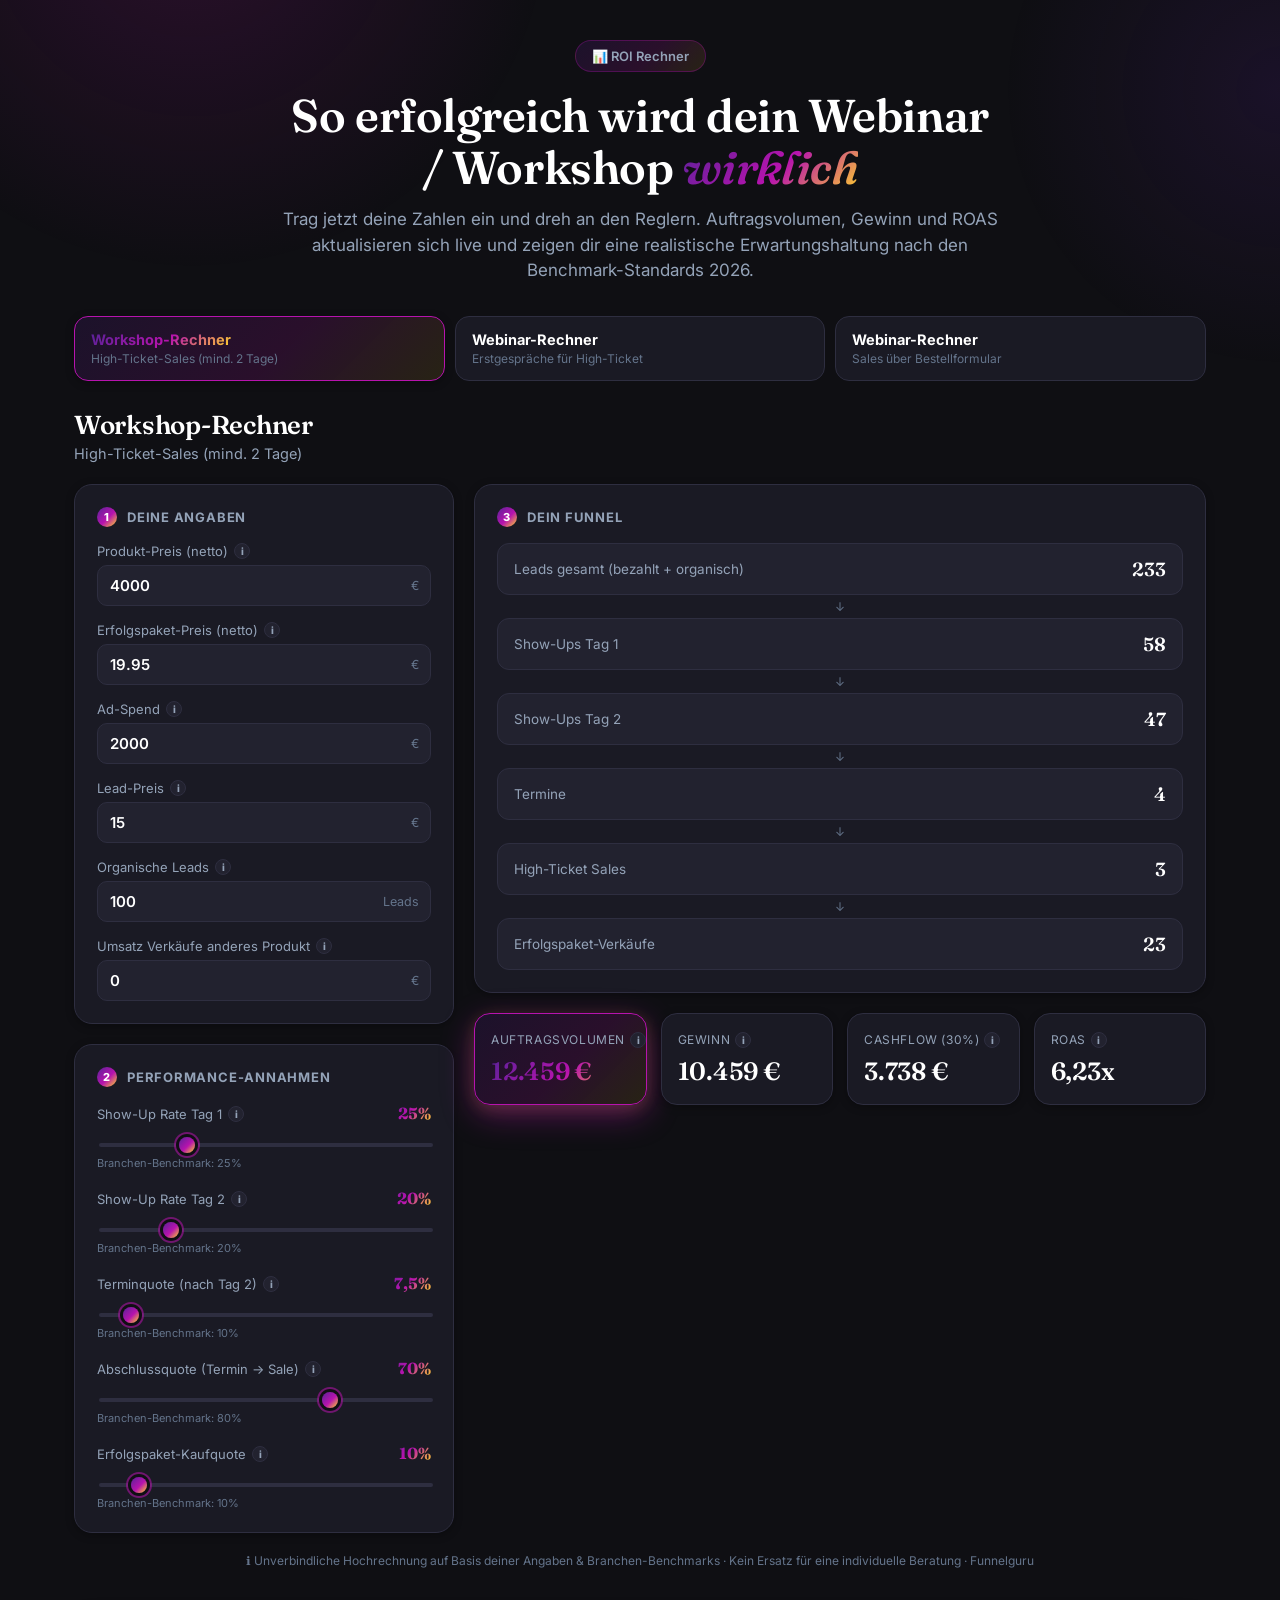
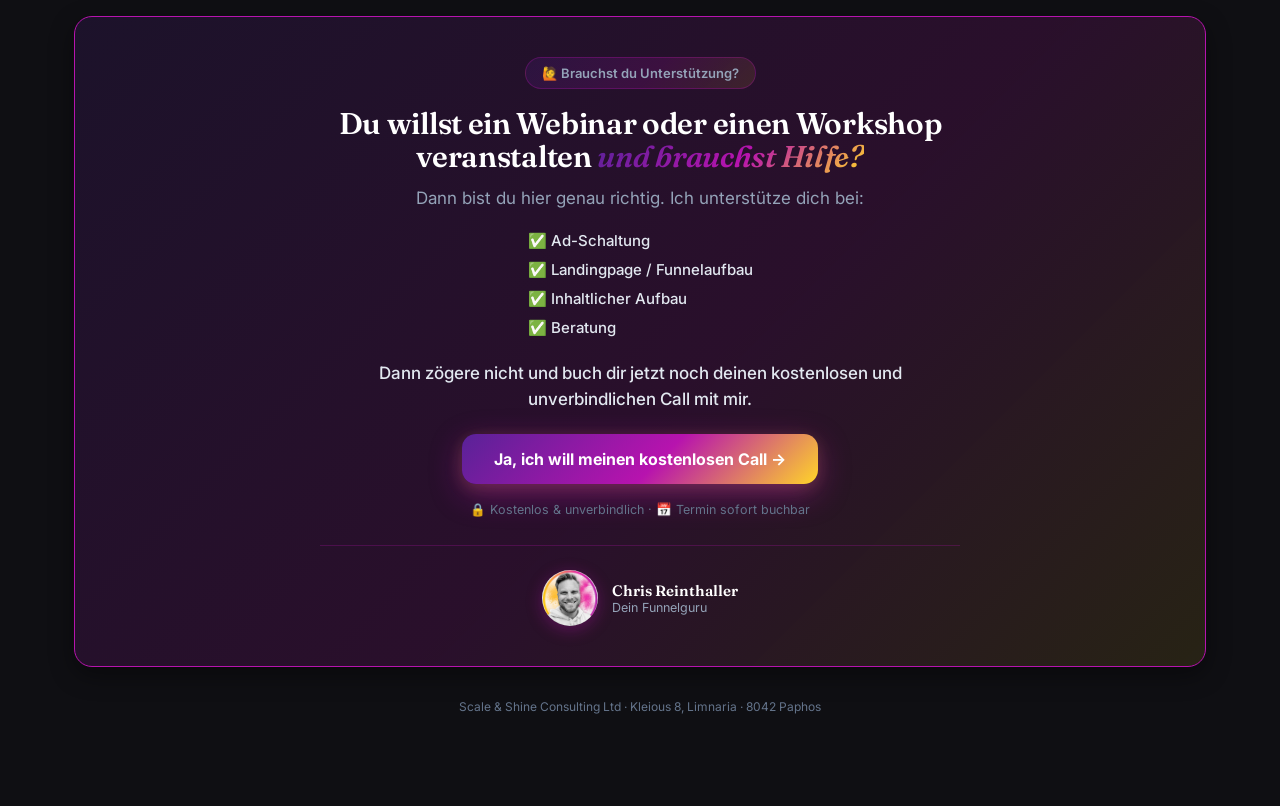
==== index.html @ 77c4984e "Signature-Text anpassen, Disclaimer direkt unter Rechner, Impressum-Zeile im Footer" ====
<!DOCTYPE html>
<html lang="de">
<head>
<meta charset="UTF-8">
<meta name="viewport" content="width=device-width, initial-scale=1.0">
<title>ROI-Rechner – Funnelguru</title>
<meta name="description" content="Zeig live, was dein Funnel unterm Strich bringt: Workshop- und Webinar-Rechner im Funnelguru-Design.">
<link rel="preconnect" href="https://fonts.googleapis.com">
<link rel="preconnect" href="https://fonts.gstatic.com" crossorigin>
<link href="https://fonts.googleapis.com/css2?family=Inter:wght@400;500;600;700;800&family=Fraunces:ital,wght@0,500;0,600;0,700;0,800;1,600;1,700&display=swap" rel="stylesheet">
<link rel="stylesheet" href="style.css">
</head>
<body>

<div class="fg-bg-glow"></div>

<div class="fg-wrap">

  <header class="fg-header">
    <div class="fg-pre-pill">📊 ROI Rechner</div>
    <h1 class="fg">So erfolgreich wird dein Webinar / Workshop <em>wirklich</em></h1>
    <p class="fg-lede">Trag jetzt deine Zahlen ein und dreh an den Reglern. Auftragsvolumen, Gewinn und ROAS aktualisieren sich live und zeigen dir eine realistische Erwartungshaltung nach den Benchmark-Standards 2026.</p>
  </header>

  <nav class="fg-tabs" id="tabs">
    <button class="fg-tab active" data-calc="workshop">
      <span class="fg-tab-title">Workshop-Rechner</span>
      <span class="fg-tab-desc">High-Ticket-Sales (mind. 2 Tage)</span>
    </button>
    <button class="fg-tab" data-calc="webinarTermine">
      <span class="fg-tab-title">Webinar-Rechner</span>
      <span class="fg-tab-desc">Erstgespräche für High-Ticket</span>
    </button>
    <button class="fg-tab" data-calc="webinarBestellformular">
      <span class="fg-tab-title">Webinar-Rechner</span>
      <span class="fg-tab-desc">Sales über Bestellformular</span>
    </button>
  </nav>

  <main id="app"></main>

  <p class="fg-disclaimer">ℹ️ Unverbindliche Hochrechnung auf Basis deiner Angaben &amp; Branchen-Benchmarks · Kein Ersatz für eine individuelle Beratung · Funnelguru</p>

  <section class="fg-cta-block">
    <div class="fg-cta-inner">
      <div class="fg-pre-pill">🙋 Brauchst du Unterstützung?</div>
      <h2 class="fg">Du willst ein Webinar oder einen Workshop veranstalten <em>und brauchst Hilfe?</em></h2>
      <p class="fg-lede">Dann bist du hier genau richtig. Ich unterstütze dich bei:</p>
      <ul class="fg-checks">
        <li>✅ Ad-Schaltung</li>
        <li>✅ Landingpage / Funnelaufbau</li>
        <li>✅ Inhaltlicher Aufbau</li>
        <li>✅ Beratung</li>
      </ul>
      <p class="fg-lede fg-cta-lede">Dann zögere nicht und buch dir jetzt noch deinen kostenlosen und unverbindlichen Call mit mir.</p>
      <a class="fg-cta" href="https://calendly.com/funnelguru/kostenloses-vorgesprach" target="_blank" rel="noopener">Ja, ich will meinen kostenlosen Call →</a>
      <p class="fg-reassure">🔒 Kostenlos &amp; unverbindlich · 📅 Termin sofort buchbar</p>
      <div class="fg-signature">
        <img src="assets/chris-reinthaller.webp" alt="Chris Reinthaller" class="fg-signature-avatar">
        <div class="fg-signature-text">
          <div class="fg-signature-name">Chris Reinthaller</div>
          <div class="fg-signature-role">Dein Funnelguru</div>
        </div>
      </div>
    </div>
  </section>

  <footer class="fg-footer">
    <p>Scale &amp; Shine Consulting Ltd · Kleious 8, Limnaria · 8042 Paphos</p>
  </footer>

</div>

<script src="script.js"></script>
</body>
</html>
---- style.css ----
/* Funnelguru Style & Branding Guide — tokens (colors_and_type.css equivalent) */
:root {
  /* surfaces */
  --fg-bg: #0f0f13;
  --fg-card: #1a1a24;
  --fg-card-2: #22222f;
  --fg-border: #2e2e40;

  /* magenta */
  --fg-magenta-500: #B713AE;
  --fg-magenta-400: #D048C1;
  --fg-magenta-600: #990E92;
  --fg-magenta-700: #760A70;

  /* yellow */
  --fg-yellow-500: #FFD529;
  --fg-yellow-400: #FFDA38;
  --fg-yellow-600: #E6BC13;
  --fg-yellow-700: #B4940A;

  /* deep purple */
  --fg-purple-500: #592298;
  --fg-purple-400: #7747BE;
  --fg-purple-600: #471A7A;
  --fg-purple-700: #322849;

  /* text on dark */
  --fg-text-strong: #ffffff;
  --fg-text: #e2e8f0;
  --fg-text-muted: #94a3b8;
  --fg-text-faint: #64748b;

  /* functional */
  --fg-good: #10b981;
  --fg-warn: #f59e0b;
  --fg-danger: #ef4444;
  --fg-info: #3b82f6;

  /* the one gradient, 135°, three stops */
  --fg-gradient: linear-gradient(135deg, #592298 0%, #B713AE 55%, #FFD529 100%);
  --fg-gradient-soft: linear-gradient(135deg, rgba(89,34,152,.18) 0%, rgba(183,19,174,.16) 55%, rgba(255,213,41,.10) 100%);
  --fg-gradient-spotlight: radial-gradient(600px circle at 15% -10%, rgba(183,19,174,.16), transparent 60%), radial-gradient(500px circle at 100% 10%, rgba(89,34,152,.16), transparent 55%);

  /* radii */
  --fg-r-xs: 6px;
  --fg-r-sm: 10px;
  --fg-r-md: 12px;
  --fg-r-lg: 14px;
  --fg-r-xl: 16px;
  --fg-r-2xl: 18px;
  --fg-r-pill: 999px;

  /* shadows & glows */
  --fg-shadow-sm: 0 2px 8px rgba(0,0,0,.30);
  --fg-shadow-md: 0 8px 24px rgba(0,0,0,.40);
  --fg-shadow-lg: 0 20px 50px rgba(0,0,0,.50);
  --fg-glow-cta: 0 10px 32px rgba(183,19,174,.40), 0 4px 16px rgba(255,213,41,.18);
  --fg-glow-ring: 0 0 0 3px var(--fg-bg), 0 0 0 5px rgba(183,19,174,.55);

  /* type */
  --fg-font-ui: 'Inter', system-ui, sans-serif;
  --fg-font-display: 'Fraunces', Georgia, serif;
}

* { box-sizing: border-box; }

html, body {
  margin: 0;
  padding: 0;
  background: var(--fg-bg);
  color: var(--fg-text);
  font-family: var(--fg-font-ui);
  -webkit-font-smoothing: antialiased;
}

body {
  min-height: 100vh;
  position: relative;
  overflow-x: hidden;
}

.fg-bg-glow {
  position: fixed;
  inset: 0;
  z-index: 0;
  pointer-events: none;
  background: var(--fg-gradient-spotlight);
}

.fg-wrap {
  position: relative;
  z-index: 1;
  max-width: 1180px;
  margin: 0 auto;
  padding: 40px 24px 80px;
}

/* ---------- header ---------- */

.fg-header {
  text-align: center;
  max-width: 720px;
  margin: 0 auto 32px;
}

.fg-pre-pill {
  display: inline-flex;
  align-items: center;
  gap: 6px;
  font-size: 13px;
  font-weight: 600;
  color: var(--fg-text-muted);
  background: var(--fg-gradient-soft);
  border: 1px solid rgba(183,19,174,.30);
  border-radius: var(--fg-r-pill);
  padding: 7px 16px;
  margin-bottom: 18px;
}

h1.fg, h2.fg {
  font-family: var(--fg-font-display);
  font-weight: 600;
  font-size: clamp(30px, 5vw, 46px);
  line-height: 1.12;
  letter-spacing: -0.01em;
  color: var(--fg-text-strong);
  margin: 0 0 14px;
}

h1.fg em, h2.fg em {
  font-style: italic;
  font-weight: 600;
  background: var(--fg-gradient);
  -webkit-background-clip: text;
  background-clip: text;
  color: transparent;
}

.fg-lede {
  font-size: 17px;
  line-height: 1.5;
  color: var(--fg-text-muted);
  margin: 0;
}

/* ---------- tabs ---------- */

.fg-tabs {
  display: grid;
  grid-template-columns: repeat(3, 1fr);
  gap: 10px;
  margin: 0 0 28px;
}

.fg-tab {
  cursor: pointer;
  background: var(--fg-card);
  border: 1px solid var(--fg-border);
  border-radius: var(--fg-r-lg);
  padding: 14px 16px;
  text-align: left;
  color: var(--fg-text-muted);
  font-family: var(--fg-font-ui);
  transition: border-color .15s ease, transform .1s ease, box-shadow .15s ease;
  display: flex;
  flex-direction: column;
  gap: 3px;
}

.fg-tab:hover {
  transform: translateY(-1px);
  border-color: rgba(183,19,174,.45);
}

.fg-tab.active {
  background: var(--fg-gradient-soft);
  border-color: var(--fg-magenta-500);
  box-shadow: var(--fg-shadow-sm);
}

.fg-tab-title {
  font-weight: 700;
  font-size: 14.5px;
  color: var(--fg-text-strong);
}

.fg-tab.active .fg-tab-title {
  background: var(--fg-gradient);
  -webkit-background-clip: text;
  background-clip: text;
  color: transparent;
}

.fg-tab-desc {
  font-size: 12px;
  color: var(--fg-text-faint);
}

@media (max-width: 900px) {
  .fg-tabs { grid-template-columns: 1fr; }
}

/* ---------- calculator head ---------- */

.calc-head {
  margin-bottom: 22px;
}

.calc-head h2 {
  font-family: var(--fg-font-display);
  font-weight: 600;
  font-size: 26px;
  margin: 0 0 4px;
  color: var(--fg-text-strong);
  letter-spacing: -0.01em;
}

.calc-head p {
  margin: 0;
  color: var(--fg-text-muted);
  font-size: 14.5px;
}

/* ---------- layout & cards ---------- */

.grid {
  display: grid;
  grid-template-columns: 380px 1fr;
  gap: 20px;
  align-items: start;
}

@media (max-width: 900px) {
  .grid { grid-template-columns: 1fr; }
}

.card {
  background: var(--fg-card);
  border: 1px solid var(--fg-border);
  border-radius: var(--fg-r-2xl);
  padding: 22px;
  box-shadow: var(--fg-shadow-sm);
}

.card + .card { margin-top: 20px; }

.fg-eyebrow {
  font-family: var(--fg-font-ui);
  font-size: 13px;
  font-weight: 700;
  text-transform: uppercase;
  letter-spacing: 0.06em;
  color: var(--fg-text-muted);
  margin: 0 0 16px;
  display: flex;
  align-items: center;
  gap: 10px;
}

.fg-eyebrow .num {
  display: inline-flex;
  align-items: center;
  justify-content: center;
  width: 20px;
  height: 20px;
  border-radius: 50%;
  background: var(--fg-gradient);
  color: var(--fg-text-strong);
  font-size: 11px;
  font-weight: 800;
  flex-shrink: 0;
}

/* ---------- fields ---------- */

.field {
  margin-bottom: 16px;
}

.field:last-child { margin-bottom: 0; }

.field label {
  display: flex;
  align-items: center;
  gap: 6px;
  font-size: 13px;
  color: var(--fg-text-muted);
  margin-bottom: 6px;
}

.field .input-wrap {
  position: relative;
  display: flex;
  align-items: center;
}

.field input[type="number"] {
  width: 100%;
  background: var(--fg-card-2);
  border: 1px solid var(--fg-border);
  color: var(--fg-text-strong);
  font-size: 15px;
  font-weight: 600;
  font-family: var(--fg-font-ui);
  border-radius: var(--fg-r-sm);
  padding: 10px 12px;
  outline: none;
  transition: border-color .15s ease, box-shadow .15s ease;
  -moz-appearance: textfield;
}

.field input[type="number"]::-webkit-outer-spin-button,
.field input[type="number"]::-webkit-inner-spin-button {
  -webkit-appearance: none;
  margin: 0;
}

.field input[type="number"]:focus {
  border-color: var(--fg-magenta-500);
  box-shadow: 0 0 0 3px rgba(183,19,174,.18);
}

.field .unit {
  position: absolute;
  right: 12px;
  font-size: 12.5px;
  color: var(--fg-text-faint);
  pointer-events: none;
}

/* ---------- rate sliders ---------- */

.rate-field {
  margin-bottom: 18px;
}

.rate-field:last-child { margin-bottom: 0; }

.rate-top {
  display: flex;
  justify-content: space-between;
  align-items: baseline;
  margin-bottom: 8px;
}

.rate-top label {
  display: inline-flex;
  align-items: center;
  gap: 6px;
  font-size: 13px;
  color: var(--fg-text-muted);
}

.rate-top .rate-value {
  font-family: var(--fg-font-display);
  font-weight: 700;
  font-size: 16px;
  background: var(--fg-gradient);
  -webkit-background-clip: text;
  background-clip: text;
  color: transparent;
  min-width: 52px;
  text-align: right;
}

.rate-bench {
  font-size: 11px;
  color: var(--fg-text-faint);
  margin-top: 5px;
}

input[type="range"] {
  -webkit-appearance: none;
  width: 100%;
  height: 4px;
  border-radius: 2px;
  background: var(--fg-border);
  outline: none;
  cursor: pointer;
}

input[type="range"]::-webkit-slider-thumb {
  -webkit-appearance: none;
  width: 16px;
  height: 16px;
  border-radius: 50%;
  background: var(--fg-gradient);
  box-shadow: var(--fg-glow-ring);
  cursor: pointer;
  border: none;
}

input[type="range"]::-moz-range-thumb {
  width: 16px;
  height: 16px;
  border-radius: 50%;
  background: var(--fg-magenta-500);
  box-shadow: var(--fg-glow-ring);
  cursor: pointer;
  border: none;
}

/* ---------- funnel ---------- */

.funnel {
  display: flex;
  flex-direction: column;
}

.funnel-step {
  display: grid;
  grid-template-columns: 1fr auto;
  align-items: center;
  gap: 12px;
  padding: 13px 16px;
  background: var(--fg-card-2);
  border: 1px solid var(--fg-border);
  border-radius: var(--fg-r-md);
}

.funnel-step + .funnel-step { margin-top: 8px; }

.funnel-step .fs-label {
  font-size: 13.5px;
  color: var(--fg-text-muted);
}

.funnel-step .fs-value {
  font-family: var(--fg-font-display);
  font-size: 19px;
  font-weight: 600;
  color: var(--fg-text-strong);
  white-space: nowrap;
}

.funnel-arrow {
  display: flex;
  justify-content: center;
  padding: 4px 0;
  color: var(--fg-text-faint);
  font-size: 12px;
}

/* ---------- KPI results ---------- */

.kpis {
  display: grid;
  grid-template-columns: repeat(4, 1fr);
  gap: 14px;
  margin-top: 20px;
}

@media (max-width: 720px) {
  .kpis { grid-template-columns: repeat(2, 1fr); }
}

.kpi {
  background: var(--fg-card);
  border: 1px solid var(--fg-border);
  border-radius: var(--fg-r-xl);
  padding: 18px 16px;
  position: relative;
  overflow: hidden;
  box-shadow: var(--fg-shadow-sm);
}

.kpi.primary {
  background: var(--fg-gradient-soft);
  border-color: var(--fg-magenta-500);
  box-shadow: var(--fg-glow-cta);
}

.kpi .kpi-label {
  display: flex;
  align-items: center;
  gap: 5px;
  font-size: 12px;
  color: var(--fg-text-muted);
  text-transform: uppercase;
  letter-spacing: 0.05em;
  margin-bottom: 8px;
}

.kpi .kpi-value {
  font-family: var(--fg-font-display);
  font-weight: 600;
  font-size: 25px;
  letter-spacing: -0.01em;
  color: var(--fg-text-strong);
}

.kpi.primary .kpi-value {
  background: var(--fg-gradient);
  -webkit-background-clip: text;
  background-clip: text;
  color: transparent;
}

.kpi .kpi-value.negative { color: var(--fg-danger); }
.kpi.primary .kpi-value.negative {
  background: none;
  -webkit-text-fill-color: initial;
  color: var(--fg-danger);
}

/* ---------- CTA block ---------- */

.fg-cta-block {
  text-align: center;
  margin: 48px 0 0;
  padding: 40px 32px;
  background: var(--fg-gradient-soft);
  border: 1px solid var(--fg-magenta-500);
  border-radius: var(--fg-r-2xl);
  box-shadow: var(--fg-shadow-md);
  text-align: center;
}

.fg-cta-inner {
  max-width: 640px;
  margin: 0 auto;
}

.fg-cta-block h2.fg {
  font-size: clamp(22px, 3.6vw, 30px);
  margin: 0 0 12px;
}

.fg-cta-block .fg-lede {
  max-width: 100%;
}

.fg-checks {
  list-style: none;
  margin: 20px 0;
  padding: 0;
  display: inline-flex;
  flex-direction: column;
  gap: 10px;
  text-align: left;
}

.fg-checks li {
  font-size: 15px;
  color: var(--fg-text);
  font-weight: 500;
}

.fg-cta-lede {
  margin-top: 4px !important;
  margin-bottom: 22px !important;
  color: var(--fg-text) !important;
  font-weight: 500;
}

.fg-cta {
  display: inline-block;
  font-family: var(--fg-font-ui);
  font-weight: 700;
  font-size: 16px;
  color: var(--fg-text-strong);
  text-decoration: none;
  background: var(--fg-gradient);
  border-radius: var(--fg-r-lg);
  padding: 15px 32px;
  box-shadow: var(--fg-glow-cta);
  transition: transform .15s ease, box-shadow .15s ease;
}

.fg-cta:hover {
  transform: translateY(-2px);
  box-shadow: 0 14px 38px rgba(183,19,174,.50), 0 6px 20px rgba(255,213,41,.22);
}

.fg-reassure {
  margin: 18px 0 0;
  font-size: 12.5px;
  color: var(--fg-text-faint);
}

.fg-signature {
  display: flex;
  align-items: center;
  justify-content: center;
  gap: 14px;
  margin-top: 28px;
  padding-top: 24px;
  border-top: 1px solid rgba(183,19,174,.25);
}

.fg-signature-avatar {
  width: 56px;
  height: 56px;
  border-radius: 50%;
  object-fit: cover;
  flex-shrink: 0;
  box-shadow: 0 4px 16px rgba(183,19,174,.35);
}

.fg-signature-text {
  text-align: left;
}

.fg-signature-name {
  font-family: var(--fg-font-display);
  font-weight: 600;
  font-size: 15px;
  color: var(--fg-text-strong);
}

.fg-signature-role {
  font-size: 12.5px;
  color: var(--fg-text-muted);
}

@media (max-width: 600px) {
  .fg-cta-block { padding: 32px 20px; }
}

/* ---------- info icon & tooltip ---------- */

.fg-info-btn {
  display: inline-flex;
  align-items: center;
  justify-content: center;
  width: 16px;
  height: 16px;
  flex-shrink: 0;
  border-radius: 50%;
  background: var(--fg-card-2);
  border: 1px solid var(--fg-border);
  color: var(--fg-text-muted);
  font-family: var(--fg-font-ui);
  font-size: 10px;
  font-weight: 800;
  line-height: 1;
  cursor: pointer;
  padding: 0;
  transition: border-color .15s ease, color .15s ease, background .15s ease;
}

.fg-info-btn:hover,
.fg-info-btn.active {
  border-color: var(--fg-magenta-500);
  color: var(--fg-text-strong);
  background: var(--fg-gradient-soft);
}

.fg-tooltip {
  position: fixed;
  display: none;
  max-width: 260px;
  background: var(--fg-card-2);
  border: 1px solid var(--fg-magenta-500);
  border-radius: var(--fg-r-md);
  padding: 10px 13px;
  font-size: 12.5px;
  line-height: 1.45;
  color: var(--fg-text);
  box-shadow: var(--fg-shadow-md);
  z-index: 60;
}

.fg-tooltip.visible { display: block; }

/* ---------- disclaimer (under calculator) ---------- */

.fg-disclaimer {
  text-align: center;
  color: var(--fg-text-faint);
  font-size: 12px;
  margin: 20px 0 0;
}

/* ---------- footer ---------- */

.fg-footer {
  text-align: center;
  margin-top: 32px;
}

.fg-footer p {
  color: var(--fg-text-faint);
  font-size: 12px;
}
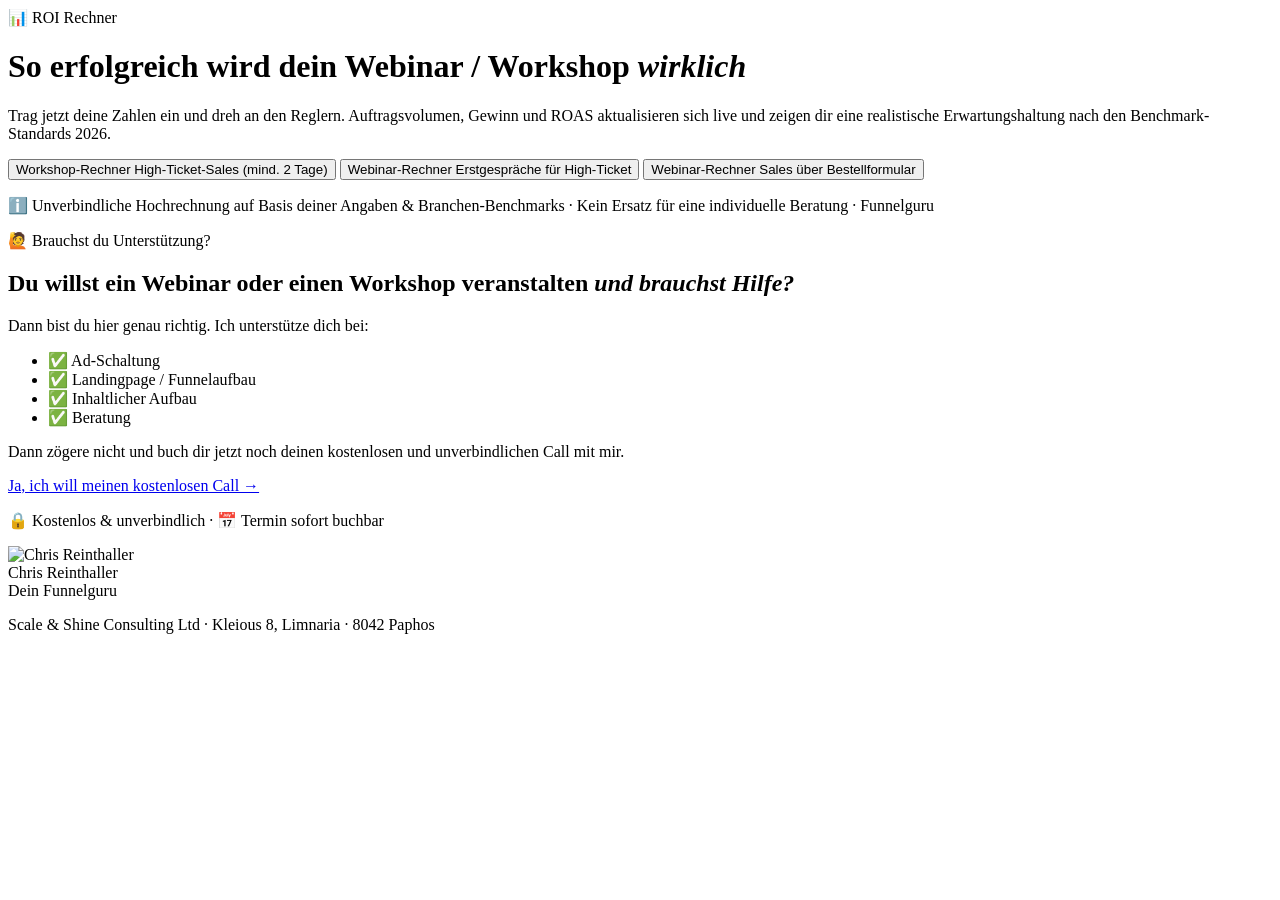
==== commit ba245470: "Redirect Root-Domain auf hello.funnelguru.de, /roi-rechner bleibt Rechner (Asset-Pfade abgesichert)" ====
--- a/index.html
+++ b/index.html
@@ -8,7 +8,7 @@
 <link rel="preconnect" href="https://fonts.googleapis.com">
 <link rel="preconnect" href="https://fonts.gstatic.com" crossorigin>
 <link href="https://fonts.googleapis.com/css2?family=Inter:wght@400;500;600;700;800&family=Fraunces:ital,wght@0,500;0,600;0,700;0,800;1,600;1,700&display=swap" rel="stylesheet">
-<link rel="stylesheet" href="style.css">
+<link rel="stylesheet" href="/roi-rechner/style.css">
 </head>
 <body>
 
@@ -56,7 +56,7 @@
       <a class="fg-cta" href="https://calendly.com/funnelguru/kostenloses-vorgesprach" target="_blank" rel="noopener">Ja, ich will meinen kostenlosen Call →</a>
       <p class="fg-reassure">🔒 Kostenlos &amp; unverbindlich · 📅 Termin sofort buchbar</p>
       <div class="fg-signature">
-        <img src="assets/chris-reinthaller.webp" alt="Chris Reinthaller" class="fg-signature-avatar">
+        <img src="/roi-rechner/assets/chris-reinthaller.webp" alt="Chris Reinthaller" class="fg-signature-avatar">
         <div class="fg-signature-text">
           <div class="fg-signature-name">Chris Reinthaller</div>
           <div class="fg-signature-role">Dein Funnelguru</div>
@@ -71,6 +71,6 @@
 
 </div>
 
-<script src="script.js"></script>
+<script src="/roi-rechner/script.js"></script>
 </body>
 </html>
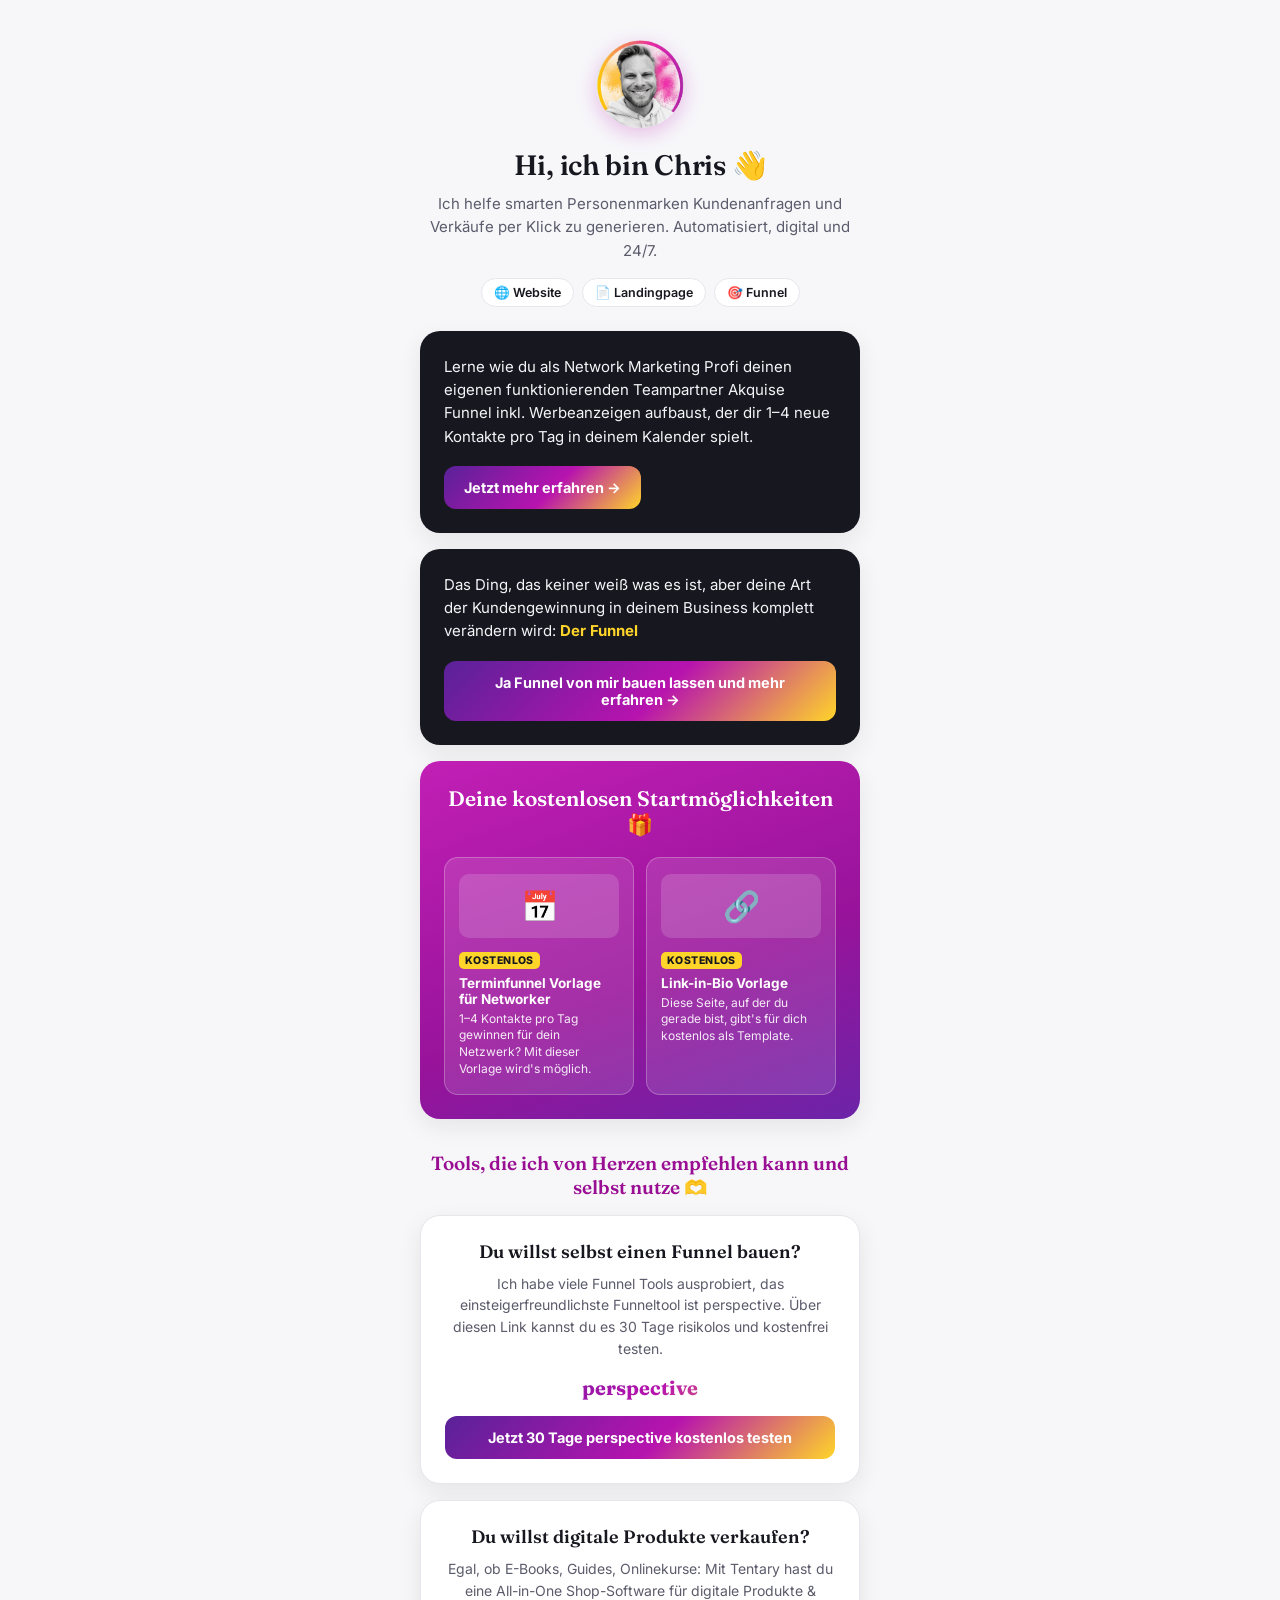
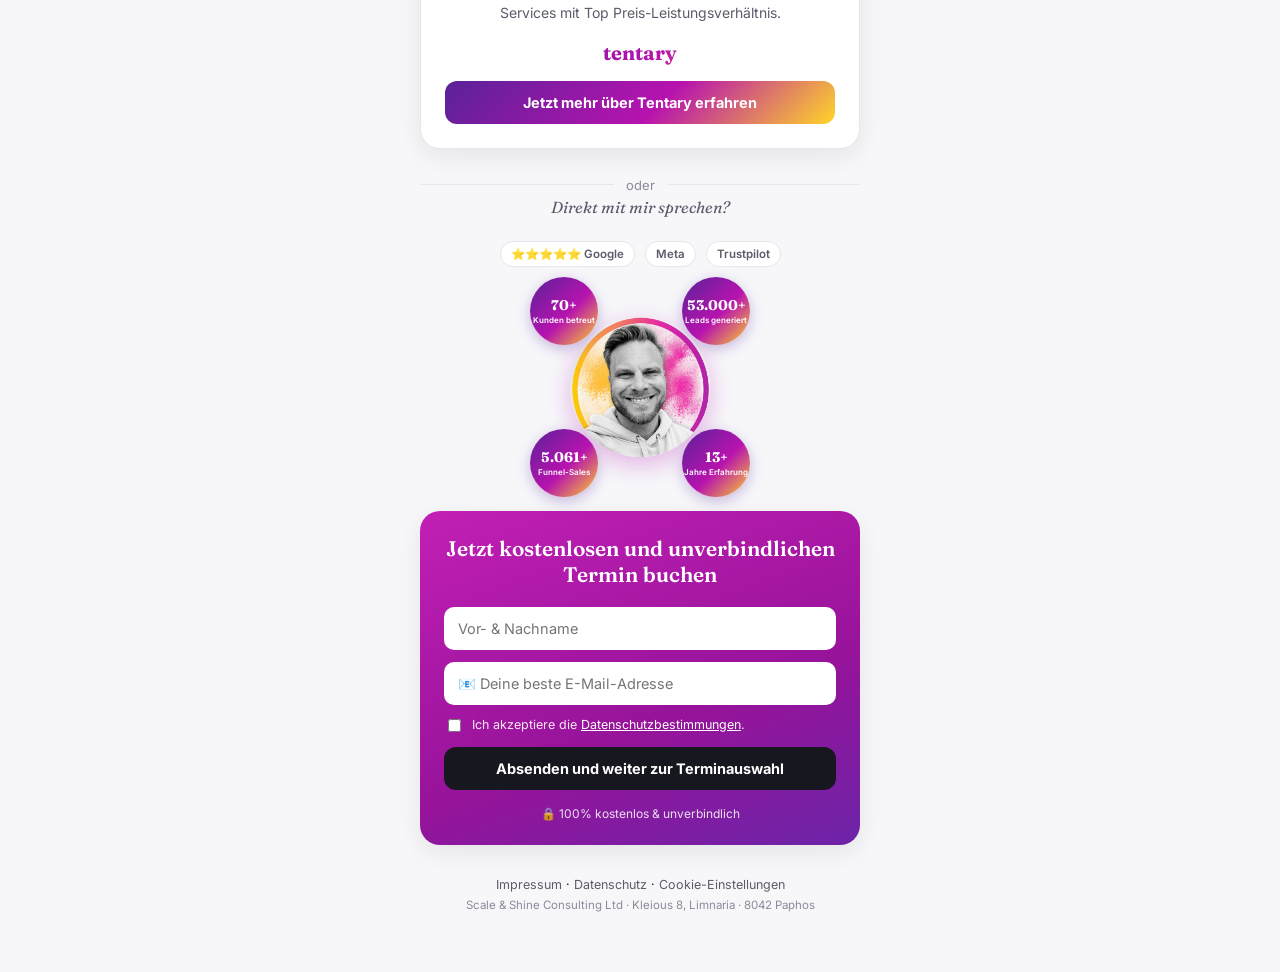
==== commit 6f19dffa: "Neue Link-in-Bio Startseite auf funnelguru.de, ROI-Rechner nach /roi-rechner verschoben, Impressum/D" ====
--- a/index.html
+++ b/index.html
@@ -3,74 +3,120 @@
 <head>
 <meta charset="UTF-8">
 <meta name="viewport" content="width=device-width, initial-scale=1.0">
-<title>ROI-Rechner – Funnelguru</title>
-<meta name="description" content="Zeig live, was dein Funnel unterm Strich bringt: Workshop- und Webinar-Rechner im Funnelguru-Design.">
+<title>Chris Reinthaller – Funnelguru</title>
+<meta name="description" content="Ich helfe smarten Personenmarken, Kundenanfragen und Verkäufe per Klick zu generieren. Automatisiert, digital und 24/7.">
 <link rel="preconnect" href="https://fonts.googleapis.com">
 <link rel="preconnect" href="https://fonts.gstatic.com" crossorigin>
 <link href="https://fonts.googleapis.com/css2?family=Inter:wght@400;500;600;700;800&family=Fraunces:ital,wght@0,500;0,600;0,700;0,800;1,600;1,700&display=swap" rel="stylesheet">
-<link rel="stylesheet" href="/roi-rechner/style.css">
+<link rel="stylesheet" href="/home.css">
 </head>
 <body>
 
-<div class="fg-bg-glow"></div>
+<div class="hp-wrap">
 
-<div class="fg-wrap">
-
-  <header class="fg-header">
-    <div class="fg-pre-pill">📊 ROI Rechner</div>
-    <h1 class="fg">So erfolgreich wird dein Webinar / Workshop <em>wirklich</em></h1>
-    <p class="fg-lede">Trag jetzt deine Zahlen ein und dreh an den Reglern. Auftragsvolumen, Gewinn und ROAS aktualisieren sich live und zeigen dir eine realistische Erwartungshaltung nach den Benchmark-Standards 2026.</p>
+  <header class="hp-header">
+    <img src="/assets/chris-reinthaller.webp" alt="Chris Reinthaller" class="hp-avatar">
+    <h1 class="hp-h1">Hi, ich bin Chris 👋</h1>
+    <p class="hp-lede">Ich helfe smarten Personenmarken Kundenanfragen und Verkäufe per Klick zu generieren. Automatisiert, digital und 24/7.</p>
+    <div class="hp-badges">
+      <span>🌐 Website</span>
+      <span>📄 Landingpage</span>
+      <span>🎯 Funnel</span>
+    </div>
   </header>
 
-  <nav class="fg-tabs" id="tabs">
-    <button class="fg-tab active" data-calc="workshop">
-      <span class="fg-tab-title">Workshop-Rechner</span>
-      <span class="fg-tab-desc">High-Ticket-Sales (mind. 2 Tage)</span>
-    </button>
-    <button class="fg-tab" data-calc="webinarTermine">
-      <span class="fg-tab-title">Webinar-Rechner</span>
-      <span class="fg-tab-desc">Erstgespräche für High-Ticket</span>
-    </button>
-    <button class="fg-tab" data-calc="webinarBestellformular">
-      <span class="fg-tab-title">Webinar-Rechner</span>
-      <span class="fg-tab-desc">Sales über Bestellformular</span>
-    </button>
-  </nav>
+  <!-- TODO: echten Link eintragen -->
+  <a href="#" class="hp-card hp-card-dark">
+    <p>Lerne wie du als Network Marketing Profi deinen eigenen funktionierenden Teampartner Akquise Funnel inkl. Werbeanzeigen aufbaust, der dir 1&ndash;4 neue Kontakte pro Tag in deinem Kalender spielt.</p>
+    <span class="hp-btn">Jetzt mehr erfahren →</span>
+  </a>
 
-  <main id="app"></main>
+  <!-- TODO: echten Link eintragen -->
+  <a href="#" class="hp-card hp-card-dark">
+    <p>Das Ding, das keiner weiß was es ist, aber deine Art der Kundengewinnung in deinem Business komplett verändern wird: <strong>Der Funnel</strong></p>
+    <span class="hp-btn">Ja Funnel von mir bauen lassen und mehr erfahren →</span>
+  </a>
 
-  <p class="fg-disclaimer">ℹ️ Unverbindliche Hochrechnung auf Basis deiner Angaben &amp; Branchen-Benchmarks · Kein Ersatz für eine individuelle Beratung · Funnelguru</p>
-
-  <section class="fg-cta-block">
-    <div class="fg-cta-inner">
-      <div class="fg-pre-pill">🙋 Brauchst du Unterstützung?</div>
-      <h2 class="fg">Du willst ein Webinar oder einen Workshop veranstalten <em>und brauchst Hilfe?</em></h2>
-      <p class="fg-lede">Dann bist du hier genau richtig. Ich unterstütze dich bei:</p>
-      <ul class="fg-checks">
-        <li>✅ Ad-Schaltung</li>
-        <li>✅ Landingpage / Funnelaufbau</li>
-        <li>✅ Inhaltlicher Aufbau</li>
-        <li>✅ Beratung</li>
-      </ul>
-      <p class="fg-lede fg-cta-lede">Dann zögere nicht und buch dir jetzt noch deinen kostenlosen und unverbindlichen Call mit mir.</p>
-      <a class="fg-cta" href="https://calendly.com/funnelguru/kostenloses-vorgesprach" target="_blank" rel="noopener">Ja, ich will meinen kostenlosen Call →</a>
-      <p class="fg-reassure">🔒 Kostenlos &amp; unverbindlich · 📅 Termin sofort buchbar</p>
-      <div class="fg-signature">
-        <img src="/roi-rechner/assets/chris-reinthaller.webp" alt="Chris Reinthaller" class="fg-signature-avatar">
-        <div class="fg-signature-text">
-          <div class="fg-signature-name">Chris Reinthaller</div>
-          <div class="fg-signature-role">Dein Funnelguru</div>
-        </div>
-      </div>
+  <section class="hp-card hp-card-magenta">
+    <h2 class="hp-h2-inverted">Deine kostenlosen Startmöglichkeiten 🎁</h2>
+    <div class="hp-freebies">
+      <!-- TODO: echten Link eintragen -->
+      <a href="#" class="hp-freebie">
+        <div class="hp-freebie-mock">📅</div>
+        <div class="hp-freebie-tag">KOSTENLOS</div>
+        <div class="hp-freebie-title">Terminfunnel Vorlage für Networker</div>
+        <div class="hp-freebie-desc">1&ndash;4 Kontakte pro Tag gewinnen für dein Netzwerk? Mit dieser Vorlage wird's möglich.</div>
+      </a>
+      <!-- TODO: echten Link eintragen -->
+      <a href="#" class="hp-freebie">
+        <div class="hp-freebie-mock">🔗</div>
+        <div class="hp-freebie-tag">KOSTENLOS</div>
+        <div class="hp-freebie-title">Link-in-Bio Vorlage</div>
+        <div class="hp-freebie-desc">Diese Seite, auf der du gerade bist, gibt's für dich kostenlos als Template.</div>
+      </a>
     </div>
   </section>
 
-  <footer class="fg-footer">
-    <p>Scale &amp; Shine Consulting Ltd · Kleious 8, Limnaria · 8042 Paphos</p>
+  <h2 class="hp-section-title">Tools, die ich von Herzen empfehlen kann und selbst nutze 🫶</h2>
+
+  <div class="hp-card hp-card-tool">
+    <h3>Du willst selbst einen Funnel bauen?</h3>
+    <p>Ich habe viele Funnel Tools ausprobiert, das einsteigerfreundlichste Funneltool ist perspective. Über diesen Link kannst du es 30 Tage risikolos und kostenfrei testen.</p>
+    <div class="hp-tool-logo">perspective</div>
+    <!-- TODO: echten Affiliate-Link eintragen -->
+    <a href="#" class="hp-btn hp-btn-block">Jetzt 30 Tage perspective kostenlos testen</a>
+  </div>
+
+  <div class="hp-card hp-card-tool">
+    <h3>Du willst digitale Produkte verkaufen?</h3>
+    <p>Egal, ob E-Books, Guides, Onlinekurse: Mit Tentary hast du eine All-in-One Shop-Software für digitale Produkte &amp; Services mit Top Preis-Leistungsverhältnis.</p>
+    <div class="hp-tool-logo">tentary</div>
+    <!-- TODO: echten Affiliate-Link eintragen -->
+    <a href="#" class="hp-btn hp-btn-block">Jetzt mehr über Tentary erfahren</a>
+  </div>
+
+  <div class="hp-divider"><span>oder</span></div>
+  <p class="hp-subtitle">Direkt mit mir sprechen?</p>
+
+  <section class="hp-trust">
+    <div class="hp-trust-badges">
+      <span>⭐⭐⭐⭐⭐ Google</span>
+      <span>Meta</span>
+      <span>Trustpilot</span>
+    </div>
+    <div class="hp-trust-ring">
+      <img src="/assets/chris-reinthaller.webp" alt="Chris Reinthaller" class="hp-trust-photo">
+      <!-- Werte vorläufig geschätzt, bitte von Chris bestätigen/korrigieren lassen -->
+      <div class="hp-stat hp-stat-tl">70+<small>Kunden betreut</small></div>
+      <div class="hp-stat hp-stat-tr">53.000+<small>Leads generiert</small></div>
+      <div class="hp-stat hp-stat-bl">5.061+<small>Funnel-Sales</small></div>
+      <div class="hp-stat hp-stat-br">13+<small>Jahre Erfahrung</small></div>
+    </div>
+  </section>
+
+  <section class="hp-card hp-card-magenta hp-booking">
+    <h2 class="hp-h2-inverted">Jetzt kostenlosen und unverbindlichen Termin buchen</h2>
+    <form id="booking-form">
+      <input type="text" id="bf-name" placeholder="Vor- &amp; Nachname" required>
+      <input type="email" id="bf-email" placeholder="📧 Deine beste E-Mail-Adresse" required>
+      <label class="hp-checkbox">
+        <input type="checkbox" id="bf-consent" required>
+        <span>Ich akzeptiere die <a href="/datenschutz">Datenschutzbestimmungen</a>.</span>
+      </label>
+      <button type="submit" class="hp-btn hp-btn-block hp-btn-dark">Absenden und weiter zur Terminauswahl</button>
+    </form>
+    <p class="hp-reassure">🔒 100% kostenlos &amp; unverbindlich</p>
+  </section>
+
+  <footer class="hp-footer">
+    <p class="hp-footer-links">
+      <a href="/impressum">Impressum</a> · <a href="/datenschutz">Datenschutz</a> · <a href="#">Cookie-Einstellungen</a>
+    </p>
+    <p class="hp-footer-legal">Scale &amp; Shine Consulting Ltd · Kleious 8, Limnaria · 8042 Paphos</p>
   </footer>
 
 </div>
 
-<script src="/roi-rechner/script.js"></script>
+<script src="/home.js"></script>
 </body>
 </html>
--- a/home.css
+++ b/home.css
@@ -0,0 +1,428 @@
+/* Funnelguru link-in-bio homepage — light page, brand gradient accents */
+:root {
+  --hp-bg: #f7f7fa;
+  --hp-text: #17171f;
+  --hp-text-muted: #5b5b6b;
+  --hp-text-faint: #8a8a9a;
+
+  --hp-card-dark: #17171f;
+  --hp-card-dark-text: #f4f4f8;
+
+  --hp-magenta-500: #B713AE;
+  --hp-magenta-600: #990E92;
+  --hp-purple-500: #592298;
+  --hp-yellow-500: #FFD529;
+
+  --hp-gradient: linear-gradient(135deg, #592298 0%, #B713AE 55%, #FFD529 100%);
+  --hp-gradient-card: linear-gradient(160deg, #C21FB5 0%, #97139A 60%, #6C24A8 100%);
+
+  --hp-border: #e6e6ec;
+  --hp-radius-lg: 20px;
+  --hp-radius-md: 14px;
+  --hp-radius-pill: 999px;
+  --hp-shadow: 0 8px 24px rgba(23,23,31,.08);
+
+  --hp-font-ui: 'Inter', system-ui, sans-serif;
+  --hp-font-display: 'Fraunces', Georgia, serif;
+}
+
+* { box-sizing: border-box; }
+
+html, body {
+  margin: 0;
+  padding: 0;
+  background: var(--hp-bg);
+  color: var(--hp-text);
+  font-family: var(--hp-font-ui);
+  -webkit-font-smoothing: antialiased;
+}
+
+.hp-wrap {
+  max-width: 480px;
+  margin: 0 auto;
+  padding: 40px 20px 60px;
+}
+
+/* ---------- header ---------- */
+
+.hp-header {
+  text-align: center;
+  margin-bottom: 24px;
+}
+
+.hp-avatar {
+  width: 88px;
+  height: 88px;
+  border-radius: 50%;
+  object-fit: cover;
+  box-shadow: 0 6px 20px rgba(183,19,174,.25);
+  margin-bottom: 16px;
+}
+
+.hp-h1 {
+  font-family: var(--hp-font-display);
+  font-weight: 600;
+  font-size: 28px;
+  margin: 0 0 10px;
+  letter-spacing: -0.01em;
+}
+
+.hp-lede {
+  font-size: 15px;
+  line-height: 1.55;
+  color: var(--hp-text-muted);
+  margin: 0 0 16px;
+}
+
+.hp-badges {
+  display: flex;
+  justify-content: center;
+  flex-wrap: wrap;
+  gap: 8px;
+}
+
+.hp-badges span {
+  font-size: 12.5px;
+  font-weight: 600;
+  color: var(--hp-text);
+  background: #fff;
+  border: 1px solid var(--hp-border);
+  border-radius: var(--hp-radius-pill);
+  padding: 6px 12px;
+}
+
+/* ---------- cards ---------- */
+
+.hp-card {
+  display: block;
+  text-decoration: none;
+  color: inherit;
+  border-radius: var(--hp-radius-lg);
+  padding: 24px;
+  margin-bottom: 16px;
+  box-shadow: var(--hp-shadow);
+}
+
+.hp-card-dark {
+  background: var(--hp-card-dark);
+  color: var(--hp-card-dark-text);
+}
+
+.hp-card-dark p {
+  font-size: 15px;
+  line-height: 1.55;
+  margin: 0 0 18px;
+}
+
+.hp-card-dark strong {
+  color: var(--hp-yellow-500);
+}
+
+.hp-card-magenta {
+  background: var(--hp-gradient-card);
+  color: #fff;
+  text-align: center;
+}
+
+.hp-h2-inverted {
+  font-family: var(--hp-font-display);
+  font-weight: 600;
+  font-size: 21px;
+  color: #fff;
+  margin: 0 0 20px;
+}
+
+/* ---------- buttons ---------- */
+
+.hp-btn {
+  display: inline-block;
+  font-family: var(--hp-font-ui);
+  font-weight: 700;
+  font-size: 14.5px;
+  color: #fff;
+  text-decoration: none;
+  background: var(--hp-gradient);
+  border-radius: 12px;
+  padding: 13px 20px;
+  text-align: center;
+  border: none;
+  cursor: pointer;
+  transition: transform .15s ease;
+}
+
+.hp-btn:hover { transform: translateY(-1px); }
+
+.hp-btn-block {
+  display: block;
+  width: 100%;
+}
+
+.hp-btn-dark {
+  background: var(--hp-card-dark);
+}
+
+/* ---------- freebies ---------- */
+
+.hp-freebies {
+  display: grid;
+  grid-template-columns: 1fr 1fr;
+  gap: 12px;
+}
+
+.hp-freebie {
+  display: block;
+  background: rgba(255,255,255,.12);
+  border: 1px solid rgba(255,255,255,.25);
+  border-radius: var(--hp-radius-md);
+  padding: 16px 14px;
+  text-decoration: none;
+  color: #fff;
+  text-align: left;
+}
+
+.hp-freebie-mock {
+  font-size: 30px;
+  text-align: center;
+  background: rgba(255,255,255,.15);
+  border-radius: 10px;
+  padding: 14px 0;
+  margin-bottom: 10px;
+}
+
+.hp-freebie-tag {
+  display: inline-block;
+  font-size: 10.5px;
+  font-weight: 800;
+  letter-spacing: 0.04em;
+  background: var(--hp-yellow-500);
+  color: #17171f;
+  border-radius: 5px;
+  padding: 2px 6px;
+  margin-bottom: 6px;
+}
+
+.hp-freebie-title {
+  font-size: 13.5px;
+  font-weight: 700;
+  margin-bottom: 4px;
+}
+
+.hp-freebie-desc {
+  font-size: 12px;
+  line-height: 1.4;
+  opacity: 0.9;
+}
+
+/* ---------- tool sections ---------- */
+
+.hp-section-title {
+  font-family: var(--hp-font-display);
+  font-weight: 600;
+  font-size: 19px;
+  text-align: center;
+  color: var(--hp-magenta-600);
+  margin: 32px 0 16px;
+}
+
+.hp-card-tool {
+  background: #fff;
+  border: 1px solid var(--hp-border);
+  text-align: center;
+}
+
+.hp-card-tool h3 {
+  font-family: var(--hp-font-display);
+  font-weight: 600;
+  font-size: 18px;
+  margin: 0 0 10px;
+}
+
+.hp-card-tool p {
+  font-size: 14px;
+  line-height: 1.55;
+  color: var(--hp-text-muted);
+  margin: 0 0 16px;
+}
+
+.hp-tool-logo {
+  font-family: var(--hp-font-display);
+  font-weight: 700;
+  font-size: 20px;
+  margin-bottom: 16px;
+  background: var(--hp-gradient);
+  -webkit-background-clip: text;
+  background-clip: text;
+  color: transparent;
+}
+
+/* ---------- divider ---------- */
+
+.hp-divider {
+  display: flex;
+  align-items: center;
+  text-align: center;
+  color: var(--hp-text-faint);
+  font-size: 13px;
+  margin: 28px 0 4px;
+}
+
+.hp-divider::before,
+.hp-divider::after {
+  content: '';
+  flex: 1;
+  height: 1px;
+  background: var(--hp-border);
+}
+
+.hp-divider span { padding: 0 12px; }
+
+.hp-subtitle {
+  text-align: center;
+  font-family: var(--hp-font-display);
+  font-style: italic;
+  color: var(--hp-text-muted);
+  font-size: 16px;
+  margin: 4px 0 24px;
+}
+
+/* ---------- trust ring ---------- */
+
+.hp-trust {
+  text-align: center;
+  margin-bottom: 24px;
+}
+
+.hp-trust-badges {
+  display: flex;
+  justify-content: center;
+  flex-wrap: wrap;
+  gap: 10px;
+  margin-bottom: 20px;
+}
+
+.hp-trust-badges span {
+  font-size: 11.5px;
+  font-weight: 600;
+  color: var(--hp-text-muted);
+  background: #fff;
+  border: 1px solid var(--hp-border);
+  border-radius: var(--hp-radius-pill);
+  padding: 5px 10px;
+}
+
+.hp-trust-ring {
+  position: relative;
+  width: 200px;
+  height: 200px;
+  margin: 0 auto;
+}
+
+.hp-trust-photo {
+  width: 140px;
+  height: 140px;
+  border-radius: 50%;
+  object-fit: cover;
+  position: absolute;
+  top: 50%;
+  left: 50%;
+  transform: translate(-50%, -50%);
+  box-shadow: 0 8px 24px rgba(183,19,174,.30);
+}
+
+.hp-stat {
+  position: absolute;
+  display: flex;
+  flex-direction: column;
+  align-items: center;
+  justify-content: center;
+  width: 68px;
+  height: 68px;
+  border-radius: 50%;
+  background: var(--hp-gradient);
+  color: #fff;
+  font-family: var(--hp-font-display);
+  font-weight: 700;
+  font-size: 14px;
+  box-shadow: 0 4px 14px rgba(89,34,152,.30);
+  text-align: center;
+}
+
+.hp-stat small {
+  font-family: var(--hp-font-ui);
+  font-weight: 600;
+  font-size: 8px;
+  line-height: 1.2;
+  margin-top: 2px;
+}
+
+.hp-stat-tl { top: -10px; left: -10px; }
+.hp-stat-tr { top: -10px; right: -10px; }
+.hp-stat-bl { bottom: -10px; left: -10px; }
+.hp-stat-br { bottom: -10px; right: -10px; }
+
+/* ---------- booking form ---------- */
+
+.hp-booking form {
+  display: flex;
+  flex-direction: column;
+  gap: 12px;
+  text-align: left;
+  margin-bottom: 16px;
+}
+
+.hp-booking input[type="text"],
+.hp-booking input[type="email"] {
+  width: 100%;
+  font-family: var(--hp-font-ui);
+  font-size: 14.5px;
+  padding: 13px 14px;
+  border-radius: 10px;
+  border: none;
+  outline: none;
+  background: #fff;
+  color: var(--hp-text);
+}
+
+.hp-checkbox {
+  display: flex;
+  align-items: flex-start;
+  gap: 8px;
+  font-size: 12.5px;
+  color: rgba(255,255,255,.9);
+}
+
+.hp-checkbox input { margin-top: 2px; }
+
+.hp-checkbox a {
+  color: #fff;
+  text-decoration: underline;
+}
+
+.hp-reassure {
+  font-size: 12px;
+  opacity: 0.85;
+  margin: 0;
+}
+
+/* ---------- footer ---------- */
+
+.hp-footer {
+  text-align: center;
+  margin-top: 32px;
+}
+
+.hp-footer-links {
+  font-size: 12.5px;
+  margin: 0 0 6px;
+}
+
+.hp-footer-links a {
+  color: var(--hp-text-muted);
+  text-decoration: none;
+}
+
+.hp-footer-legal {
+  font-size: 11.5px;
+  color: var(--hp-text-faint);
+  margin: 0;
+}
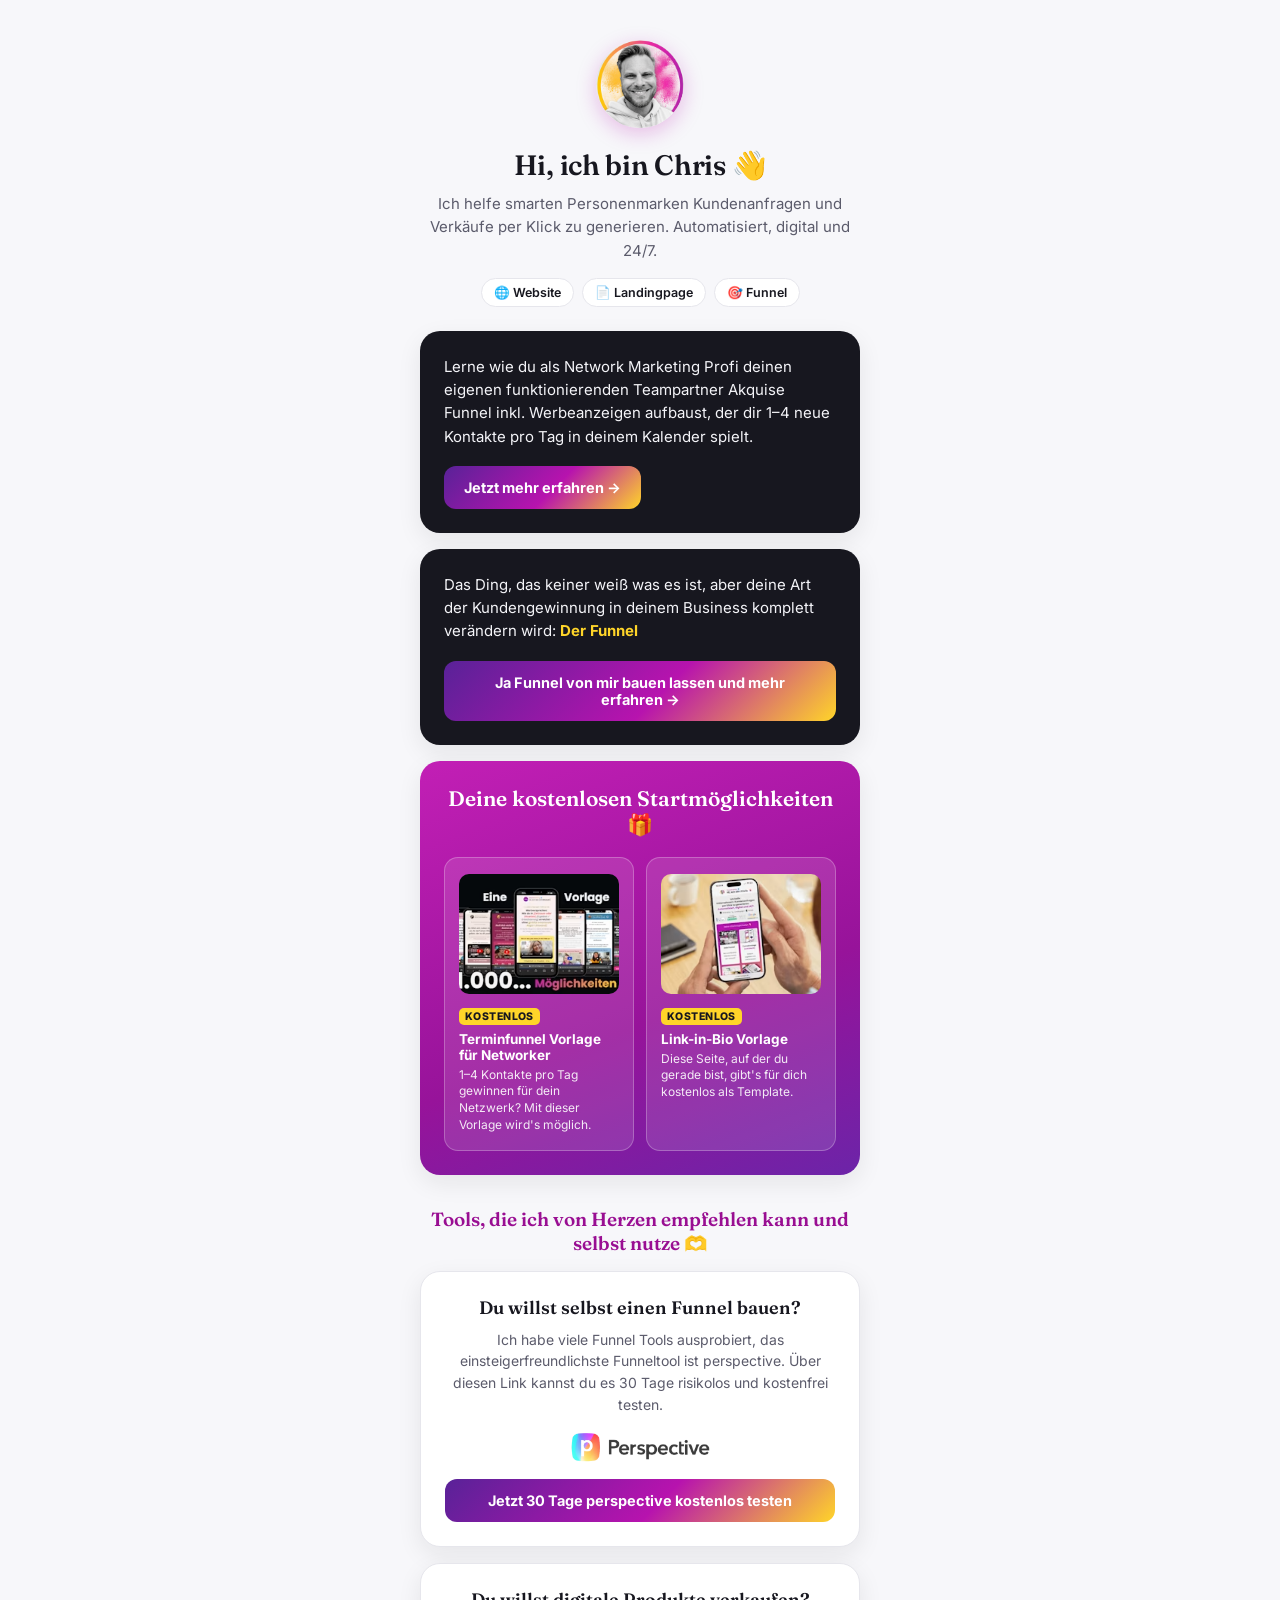
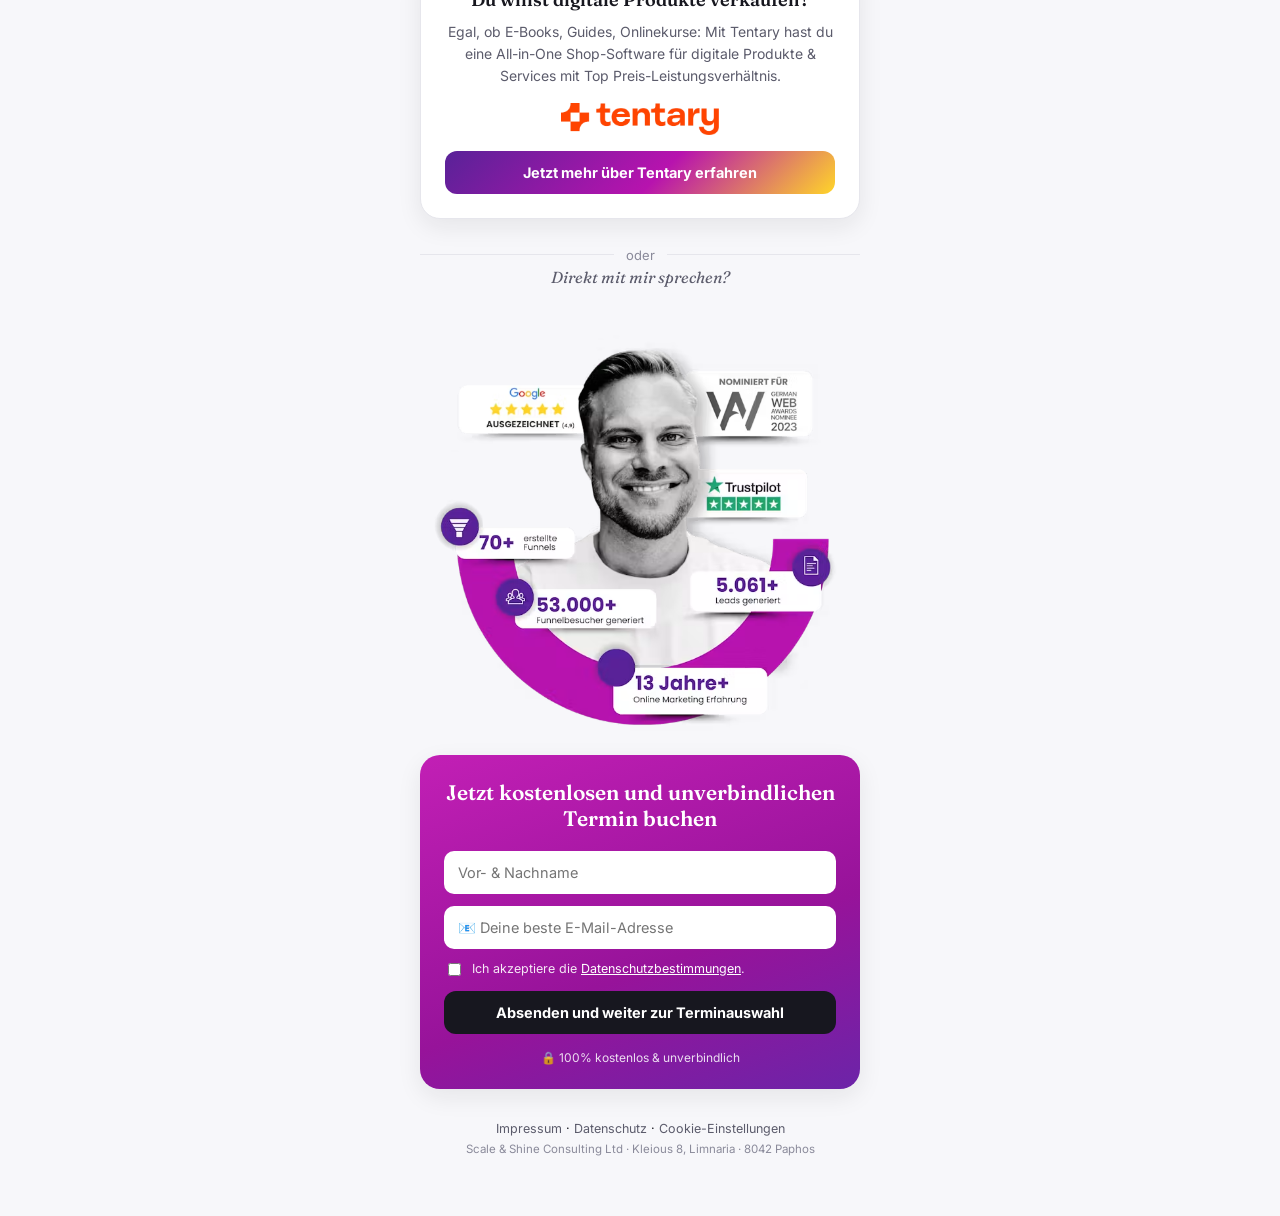
==== commit 4c7e07b6: "Echte Bilder einbauen: Trust-Stats-Grafik, Vorlagen-Mockups, Perspective/Tentary-Logos" ====
--- a/index.html
+++ b/index.html
@@ -25,14 +25,12 @@
     </div>
   </header>
 
-  <!-- TODO: echten Link eintragen -->
-  <a href="#" class="hp-card hp-card-dark">
+  <a href="https://hallo.funnelguru.de/funnel-like-a-pro/?utm_source=funnel&utm_medium=perspective&utm_campaign=perspective-bio-vorlage&utm_content=linktree" target="_blank" rel="noopener" class="hp-card hp-card-dark">
     <p>Lerne wie du als Network Marketing Profi deinen eigenen funktionierenden Teampartner Akquise Funnel inkl. Werbeanzeigen aufbaust, der dir 1&ndash;4 neue Kontakte pro Tag in deinem Kalender spielt.</p>
     <span class="hp-btn">Jetzt mehr erfahren →</span>
   </a>
 
-  <!-- TODO: echten Link eintragen -->
-  <a href="#" class="hp-card hp-card-dark">
+  <a href="https://hallo.funnelguru.de/funnel/?utm_source=funnel&utm_medium=perspective&utm_campaign=perspective-bio-vorlage&utm_content=linktree" target="_blank" rel="noopener" class="hp-card hp-card-dark">
     <p>Das Ding, das keiner weiß was es ist, aber deine Art der Kundengewinnung in deinem Business komplett verändern wird: <strong>Der Funnel</strong></p>
     <span class="hp-btn">Ja Funnel von mir bauen lassen und mehr erfahren →</span>
   </a>
@@ -40,16 +38,14 @@
   <section class="hp-card hp-card-magenta">
     <h2 class="hp-h2-inverted">Deine kostenlosen Startmöglichkeiten 🎁</h2>
     <div class="hp-freebies">
-      <!-- TODO: echten Link eintragen -->
-      <a href="#" class="hp-freebie">
-        <div class="hp-freebie-mock">📅</div>
+      <a href="https://hallo.funnelguru.de/terminfunnel-vorlage-fuer-networker/?utm_source=funnel&utm_medium=perspective&utm_campaign=perspective-bio-vorlage&utm_content=linktree" target="_blank" rel="noopener" class="hp-freebie">
+        <img src="/assets/freebie-terminfunnel.png" alt="" class="hp-freebie-mock-img">
         <div class="hp-freebie-tag">KOSTENLOS</div>
         <div class="hp-freebie-title">Terminfunnel Vorlage für Networker</div>
         <div class="hp-freebie-desc">1&ndash;4 Kontakte pro Tag gewinnen für dein Netzwerk? Mit dieser Vorlage wird's möglich.</div>
       </a>
-      <!-- TODO: echten Link eintragen -->
-      <a href="#" class="hp-freebie">
-        <div class="hp-freebie-mock">🔗</div>
+      <a href="https://hallo.funnelguru.de/link-in-bio-vorlage/?utm_source=funnel&utm_medium=perspective&utm_campaign=perspective-bio-vorlage&utm_content=linktree" target="_blank" rel="noopener" class="hp-freebie">
+        <img src="/assets/freebie-linkinbio.png" alt="" class="hp-freebie-mock-img">
         <div class="hp-freebie-tag">KOSTENLOS</div>
         <div class="hp-freebie-title">Link-in-Bio Vorlage</div>
         <div class="hp-freebie-desc">Diese Seite, auf der du gerade bist, gibt's für dich kostenlos als Template.</div>
@@ -62,36 +58,22 @@
   <div class="hp-card hp-card-tool">
     <h3>Du willst selbst einen Funnel bauen?</h3>
     <p>Ich habe viele Funnel Tools ausprobiert, das einsteigerfreundlichste Funneltool ist perspective. Über diesen Link kannst du es 30 Tage risikolos und kostenfrei testen.</p>
-    <div class="hp-tool-logo">perspective</div>
-    <!-- TODO: echten Affiliate-Link eintragen -->
-    <a href="#" class="hp-btn hp-btn-block">Jetzt 30 Tage perspective kostenlos testen</a>
+    <img src="/assets/logo-perspective.png" alt="Perspective" class="hp-tool-logo-img">
+    <a href="https://www.perspective.co/?lang=de&partnerKey=kzzlqgt68q5131&pscd=try.perspective.co&ps_partner_key=a3p6bHFndDY4cTUxMzE&ps_xid=RmGDqLF28EmVTH&gsxid=RmGDqLF28EmVTH&gspk=a3p6bHFndDY4cTUxMzE" target="_blank" rel="noopener" class="hp-btn hp-btn-block">Jetzt 30 Tage perspective kostenlos testen</a>
   </div>
 
   <div class="hp-card hp-card-tool">
     <h3>Du willst digitale Produkte verkaufen?</h3>
     <p>Egal, ob E-Books, Guides, Onlinekurse: Mit Tentary hast du eine All-in-One Shop-Software für digitale Produkte &amp; Services mit Top Preis-Leistungsverhältnis.</p>
-    <div class="hp-tool-logo">tentary</div>
-    <!-- TODO: echten Affiliate-Link eintragen -->
-    <a href="#" class="hp-btn hp-btn-block">Jetzt mehr über Tentary erfahren</a>
+    <img src="/assets/logo-tentary.png" alt="Tentary" class="hp-tool-logo-img">
+    <a href="https://tentary.com/?ref=christophercn" target="_blank" rel="noopener" class="hp-btn hp-btn-block">Jetzt mehr über Tentary erfahren</a>
   </div>
 
   <div class="hp-divider"><span>oder</span></div>
   <p class="hp-subtitle">Direkt mit mir sprechen?</p>
 
   <section class="hp-trust">
-    <div class="hp-trust-badges">
-      <span>⭐⭐⭐⭐⭐ Google</span>
-      <span>Meta</span>
-      <span>Trustpilot</span>
-    </div>
-    <div class="hp-trust-ring">
-      <img src="/assets/chris-reinthaller.webp" alt="Chris Reinthaller" class="hp-trust-photo">
-      <!-- Werte vorläufig geschätzt, bitte von Chris bestätigen/korrigieren lassen -->
-      <div class="hp-stat hp-stat-tl">70+<small>Kunden betreut</small></div>
-      <div class="hp-stat hp-stat-tr">53.000+<small>Leads generiert</small></div>
-      <div class="hp-stat hp-stat-bl">5.061+<small>Funnel-Sales</small></div>
-      <div class="hp-stat hp-stat-br">13+<small>Jahre Erfahrung</small></div>
-    </div>
+    <img src="/assets/trust-stats.png" alt="Google 4,9 Sterne, Trustpilot, nominiert für German Web Awards 2023, 70+ erstellte Funnels, 53.000+ Funnelbesucher generiert, 5.061+ Leads generiert, 13 Jahre+ Online Marketing Erfahrung" class="hp-trust-img">
   </section>
 
   <section class="hp-card hp-card-magenta hp-booking">
--- a/home.css
+++ b/home.css
@@ -180,12 +180,11 @@
   text-align: left;
 }
 
-.hp-freebie-mock {
-  font-size: 30px;
-  text-align: center;
-  background: rgba(255,255,255,.15);
+.hp-freebie-mock-img {
+  display: block;
+  width: 100%;
+  height: auto;
   border-radius: 10px;
-  padding: 14px 0;
   margin-bottom: 10px;
 }
 
@@ -244,15 +243,11 @@
   margin: 0 0 16px;
 }
 
-.hp-tool-logo {
-  font-family: var(--hp-font-display);
-  font-weight: 700;
-  font-size: 20px;
-  margin-bottom: 16px;
-  background: var(--hp-gradient);
-  -webkit-background-clip: text;
-  background-clip: text;
-  color: transparent;
+.hp-tool-logo-img {
+  display: block;
+  height: 32px;
+  width: auto;
+  margin: 0 auto 16px;
 }
 
 /* ---------- divider ---------- */
@@ -285,80 +280,20 @@
   margin: 4px 0 24px;
 }
 
-/* ---------- trust ring ---------- */
+/* ---------- trust stats ---------- */
 
 .hp-trust {
   text-align: center;
   margin-bottom: 24px;
 }
 
-.hp-trust-badges {
-  display: flex;
-  justify-content: center;
-  flex-wrap: wrap;
-  gap: 10px;
-  margin-bottom: 20px;
-}
-
-.hp-trust-badges span {
-  font-size: 11.5px;
-  font-weight: 600;
-  color: var(--hp-text-muted);
-  background: #fff;
-  border: 1px solid var(--hp-border);
-  border-radius: var(--hp-radius-pill);
-  padding: 5px 10px;
-}
-
-.hp-trust-ring {
-  position: relative;
-  width: 200px;
-  height: 200px;
+.hp-trust-img {
+  display: block;
+  width: 100%;
+  max-width: 420px;
+  height: auto;
   margin: 0 auto;
 }
-
-.hp-trust-photo {
-  width: 140px;
-  height: 140px;
-  border-radius: 50%;
-  object-fit: cover;
-  position: absolute;
-  top: 50%;
-  left: 50%;
-  transform: translate(-50%, -50%);
-  box-shadow: 0 8px 24px rgba(183,19,174,.30);
-}
-
-.hp-stat {
-  position: absolute;
-  display: flex;
-  flex-direction: column;
-  align-items: center;
-  justify-content: center;
-  width: 68px;
-  height: 68px;
-  border-radius: 50%;
-  background: var(--hp-gradient);
-  color: #fff;
-  font-family: var(--hp-font-display);
-  font-weight: 700;
-  font-size: 14px;
-  box-shadow: 0 4px 14px rgba(89,34,152,.30);
-  text-align: center;
-}
-
-.hp-stat small {
-  font-family: var(--hp-font-ui);
-  font-weight: 600;
-  font-size: 8px;
-  line-height: 1.2;
-  margin-top: 2px;
-}
-
-.hp-stat-tl { top: -10px; left: -10px; }
-.hp-stat-tr { top: -10px; right: -10px; }
-.hp-stat-bl { bottom: -10px; left: -10px; }
-.hp-stat-br { bottom: -10px; right: -10px; }
 
 /* ---------- booking form ---------- */
 
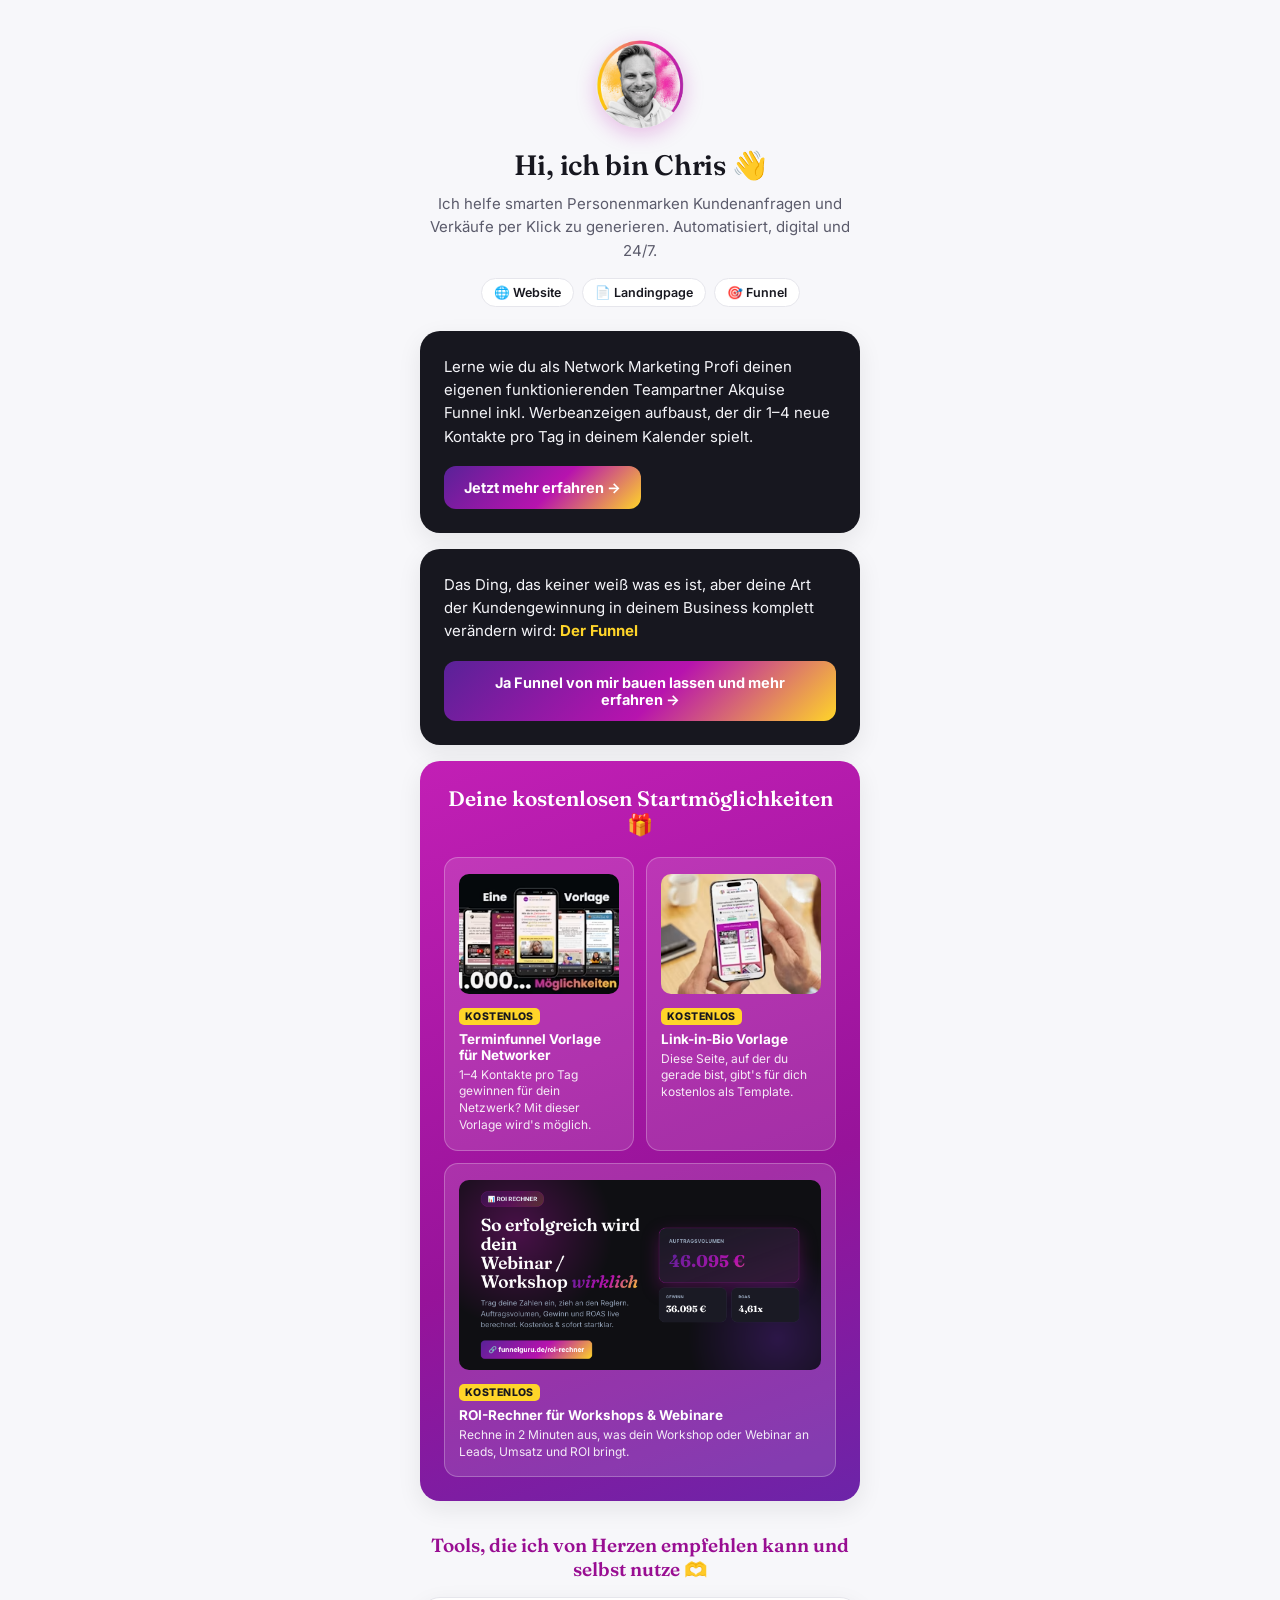
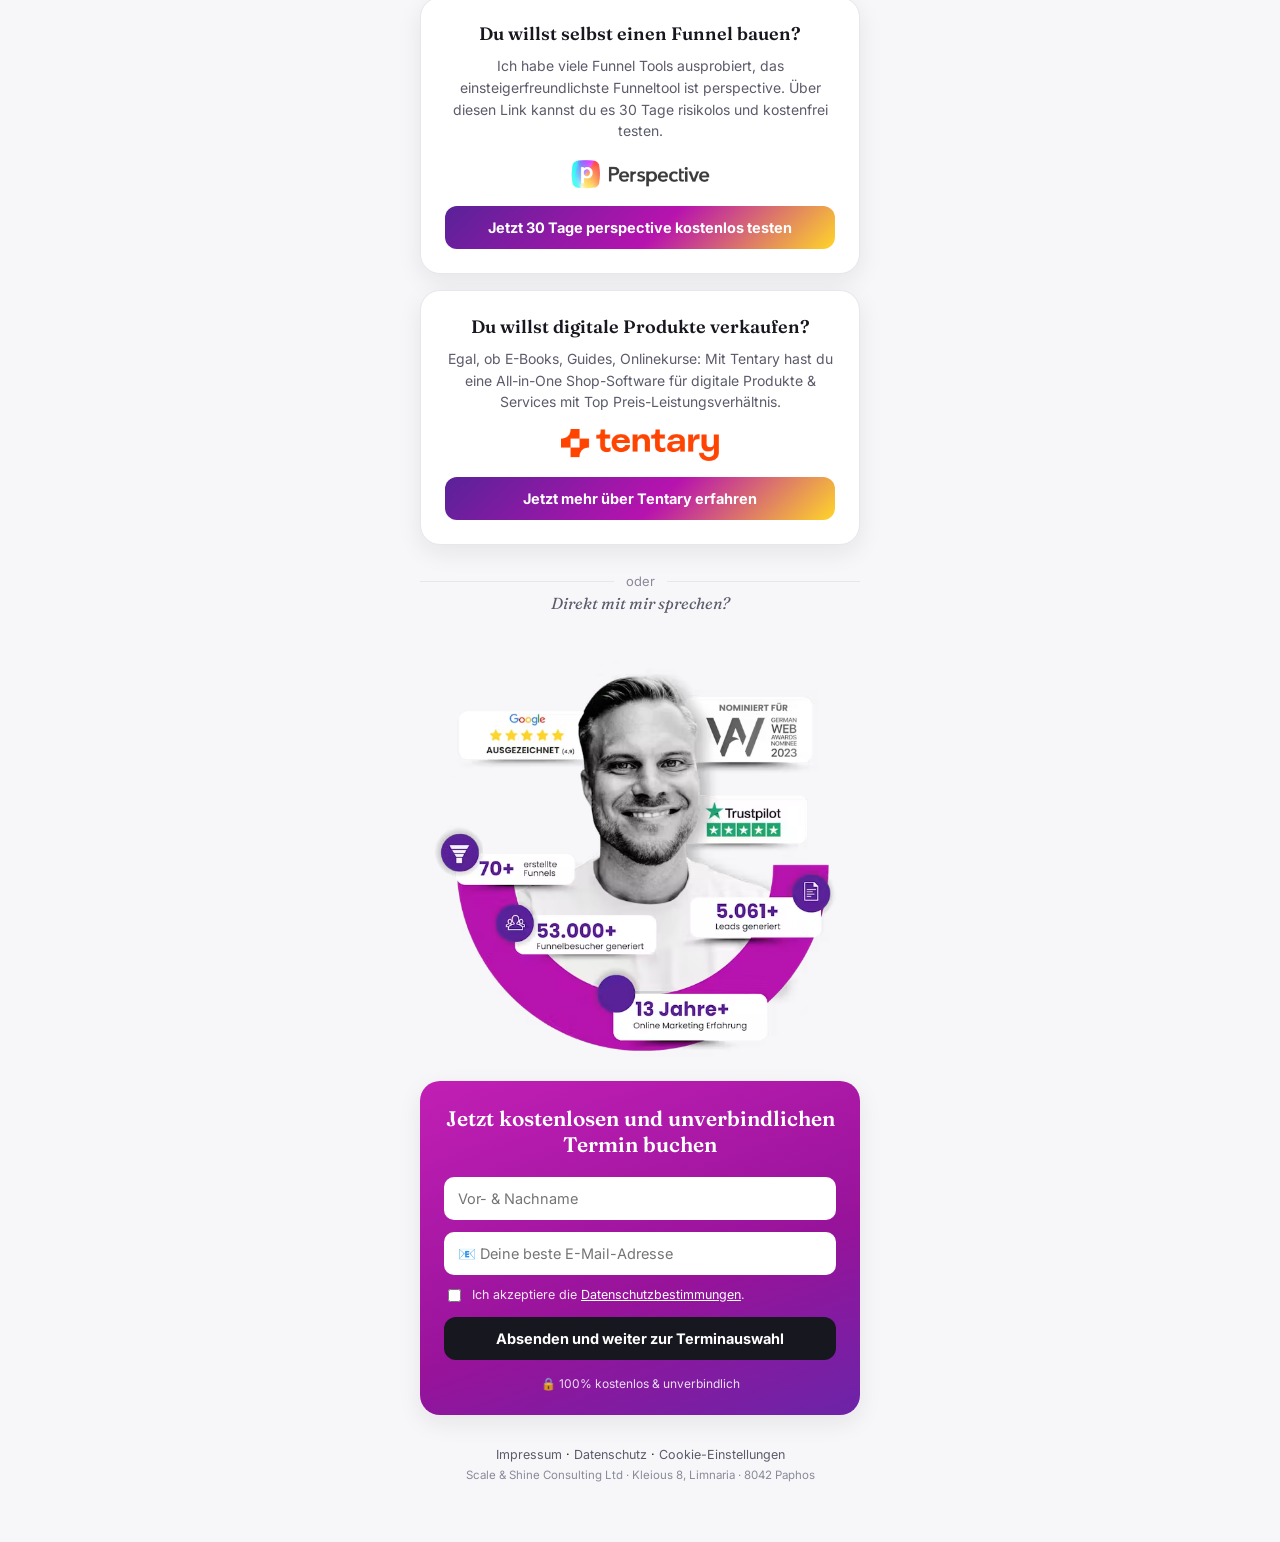
==== commit 92faf434: "Trust-Badges beim ROI-Rechner-CTA + Verlinkung im Linktree ergänzen Badges (Web Award, Google Partne" ====
--- a/index.html
+++ b/index.html
@@ -2,8 +2,21 @@
 <html lang="de">
 <head>
 <meta charset="UTF-8">
+<script>
+  !function(t,e){var o,n,p,r;e.__SV||(window.posthog=e,e._i=[],e.init=function(i,s,a){function g(t,e){var o=e.split(".");2==o.length&&(t=t[o[0]],e=o[1]),t[e]=function(){t.push([e].concat(Array.prototype.slice.call(arguments,0)))}}(p=t.createElement("script")).type="text/javascript",p.crossOrigin="anonymous",p.async=!0,p.src=s.api_host.replace(".i.posthog.com","-assets.i.posthog.com")+"/static/array.js",(r=t.getElementsByTagName("script")[0]).parentNode.insertBefore(p,r);var u=e;for(void 0!==a?u=e[a]=[]:a="posthog",u.people=u.people||[],u.toString=function(t){var e="posthog";return"posthog"!==a&&(e+="."+a),t||(e+=" (stub)"),e},u.people.toString=function(){return u.toString(1)+".people (stub)"},o="init capture register register_once register_for_session unregister unregister_for_session getFeatureFlag getFeatureFlagPayload isFeatureEnabled reloadFeatureFlags updateEarlyAccessFeatureEnrollment getEarlyAccessFeatures on onFeatureFlags onSessionId getSurveys getActiveMatchingSurveys renderSurvey canRenderSurvey identify setPersonProperties group resetGroups setPersonPropertiesForFlags resetPersonPropertiesForFlags setGroupPropertiesForFlags resetGroupPropertiesForFlags reset get_distinct_id getGroups get_session_id get_session_replay_url alias set_config startSessionRecording stopSessionRecording sessionRecordingStarted captureException loadToolbar get_property getSessionProperty createPersonProfile opt_in_capturing opt_out_capturing has_opted_in_capturing has_opted_out_capturing clear_opt_in_out_capturing debug".split(" "),n=0;n<o.length;n++)g(u,o[n]);e._i.push([i,s,a])},e.__SV=1)}(document,window.posthog||[]);
+  posthog.init('phc_rjxg7eY6YVADiyY4yBWWGn6dAGxnR9kjKfovzpxBcpCk', {
+    api_host: 'https://eu.i.posthog.com',
+    person_profiles: 'identified_only',
+    capture_pageview: true,
+    capture_pageleave: true,
+  })
+</script>
 <meta name="viewport" content="width=device-width, initial-scale=1.0">
 <title>Chris Reinthaller – Funnelguru</title>
+<link rel="icon" type="image/x-icon" href="/assets/favicon.ico">
+<link rel="icon" type="image/png" sizes="32x32" href="/assets/favicon-32x32.png">
+<link rel="icon" type="image/png" sizes="16x16" href="/assets/favicon-16x16.png">
+<link rel="apple-touch-icon" sizes="180x180" href="/assets/apple-touch-icon.png">
 <meta name="description" content="Ich helfe smarten Personenmarken, Kundenanfragen und Verkäufe per Klick zu generieren. Automatisiert, digital und 24/7.">
 <link rel="preconnect" href="https://fonts.googleapis.com">
 <link rel="preconnect" href="https://fonts.gstatic.com" crossorigin>
@@ -49,6 +62,12 @@
         <div class="hp-freebie-tag">KOSTENLOS</div>
         <div class="hp-freebie-title">Link-in-Bio Vorlage</div>
         <div class="hp-freebie-desc">Diese Seite, auf der du gerade bist, gibt's für dich kostenlos als Template.</div>
+      </a>
+      <a href="/roi-rechner/?utm_source=homepage&utm_medium=linktree&utm_content=roi-rechner-freebie" class="hp-freebie hp-freebie-full">
+        <img src="/assets/og-roi-rechner.png" alt="" class="hp-freebie-mock-img">
+        <div class="hp-freebie-tag">KOSTENLOS</div>
+        <div class="hp-freebie-title">ROI-Rechner für Workshops &amp; Webinare</div>
+        <div class="hp-freebie-desc">Rechne in 2 Minuten aus, was dein Workshop oder Webinar an Leads, Umsatz und ROI bringt.</div>
       </a>
     </div>
   </section>
--- a/home.css
+++ b/home.css
@@ -178,6 +178,10 @@
   text-decoration: none;
   color: #fff;
   text-align: left;
+}
+
+.hp-freebie-full {
+  grid-column: 1 / -1;
 }
 
 .hp-freebie-mock-img {
